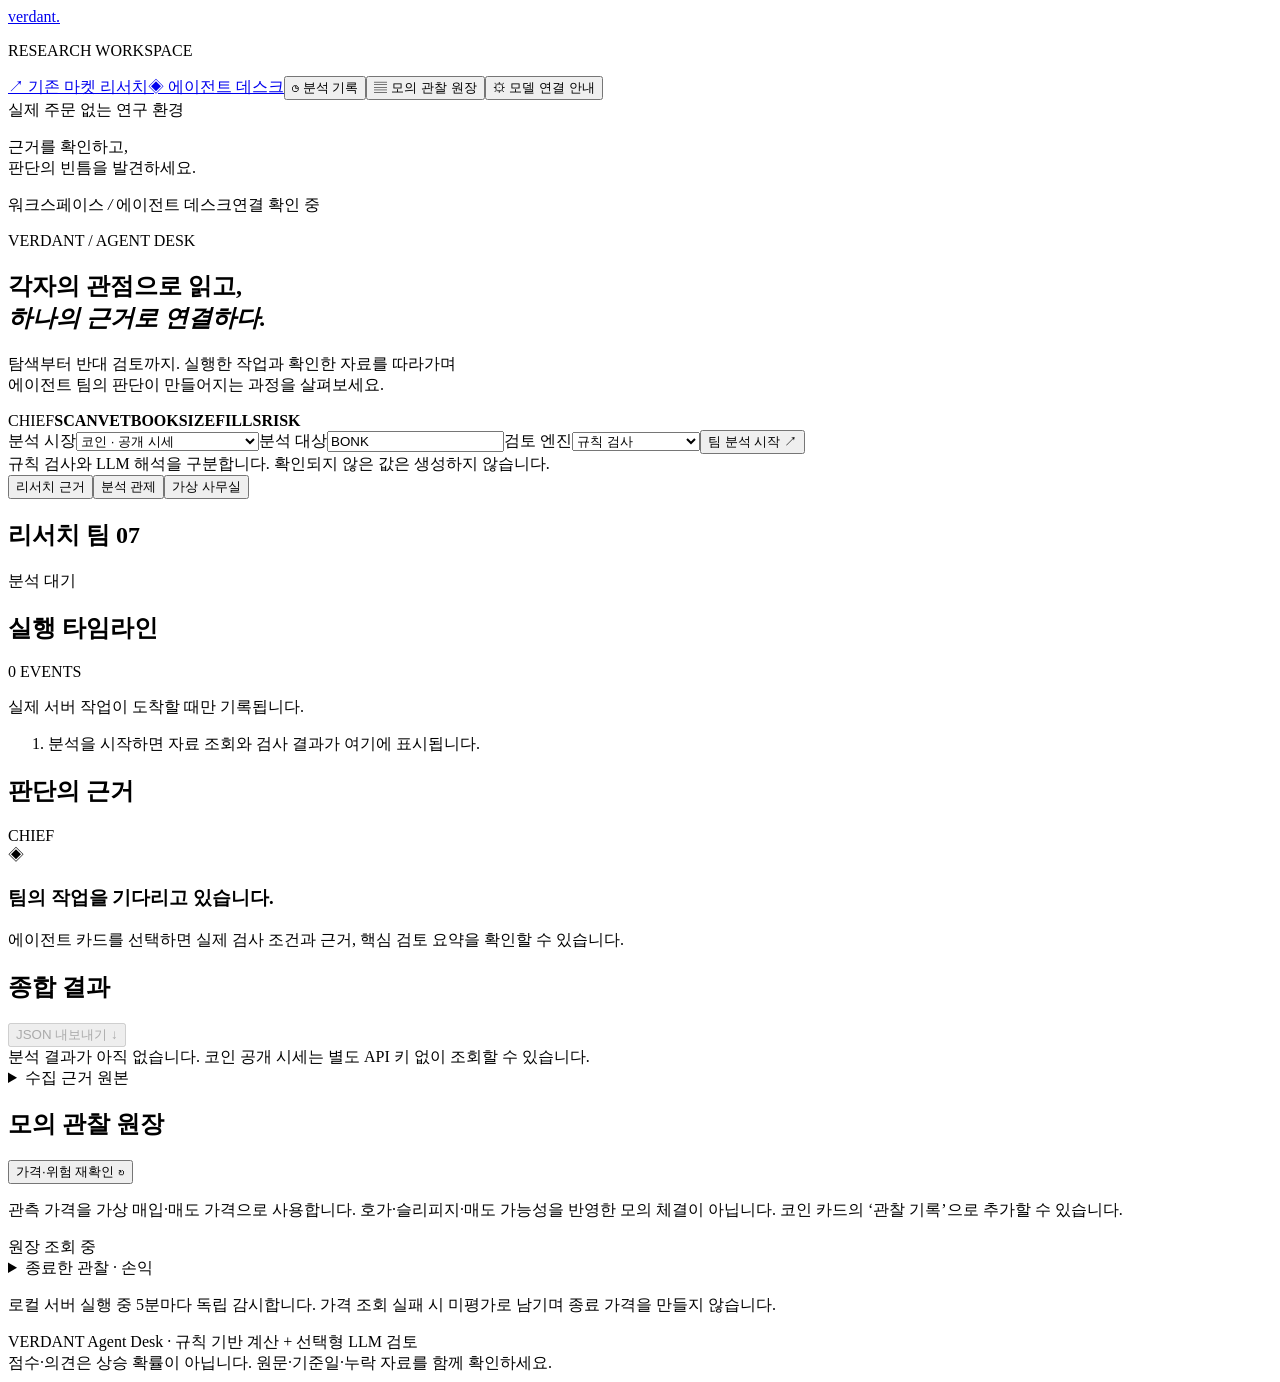
==== web/agents.html @ e990bc81 "Build VERDANT agent desk with live monitoring and virtual office" ====
<!doctype html>
<html lang="ko"><head><meta charset="utf-8"><meta name="viewport" content="width=device-width,initial-scale=1"><meta name="theme-color" content="#0b100d"><meta name="description" content="실제 데이터와 판단 근거로 연결되는 VERDANT 에이전트 리서치 데스크"><title>VERDANT Agent Desk</title><link rel="icon" href="/favicon.svg"><link rel="stylesheet" href="/agents.css"><link rel="stylesheet" href="/agent-views.css"><script src="/agents.js" defer></script><script src="/agent-views.js" defer></script></head>
<body>
<aside class="sidebar"><a class="brand" href="/">verdant<span>.</span></a><p class="workspace">RESEARCH WORKSPACE</p><nav aria-label="주 메뉴"><a href="/">↗ 기존 마켓 리서치</a><a class="active" href="/agents" aria-current="page">◈ 에이전트 데스크</a><button id="historyButton">◷ 분석 기록</button><button id="paperButton">▤ 모의 관찰 원장</button><button id="settingsButton">⚙ 모델 연결 안내</button></nav><div class="side-bottom"><span class="status-dot"></span>실제 주문 없는 연구 환경<p>근거를 확인하고,<br>판단의 빈틈을 발견하세요.</p></div></aside>
<main><header><span>워크스페이스 <i>/</i> 에이전트 데스크</span><span id="connection" class="badge">연결 확인 중</span></header>
<section class="intro"><div><p class="eyebrow">VERDANT / AGENT DESK</p><h1>각자의 관점으로 읽고,<br><em>하나의 근거로 연결하다.</em></h1><p>탐색부터 반대 검토까지. 실행한 작업과 확인한 자료를 따라가며<br class="desktop"> 에이전트 팀의 판단이 만들어지는 과정을 살펴보세요.</p></div><div class="orbit" aria-hidden="true"><span>CHIEF</span><b>SCAN</b><b>VET</b><b>BOOK</b><b>SIZE</b><b>FILLS</b><b>RISK</b></div></section>
<form id="runForm" class="runbar"><label>분석 시장<select id="market"><option value="crypto">코인 · 공개 시세</option><option value="stocks">국내 주식 · 기존 VERDANT</option></select></label><label class="query">분석 대상<input id="query" maxlength="80" value="BONK" placeholder="코인 이름 또는 계약 주소" autocomplete="off"></label><label>검토 엔진<select id="modelMode"><option value="rules">규칙 검사</option><option value="ollama" disabled>로컬 LLM · 미설정</option><option value="compatible" disabled>외부 API · 미설정</option></select></label><button class="primary" id="runButton" type="submit">팀 분석 시작 <span>↗</span></button><button id="cancelButton" type="button" hidden>취소</button></form>
<div class="disclosure"><span class="status-dot"></span><span id="modeNote">규칙 검사와 LLM 해석을 구분합니다. 확인되지 않은 값은 생성하지 않습니다.</span></div>
<div class="desk-tabs" role="tablist" aria-label="데스크 보기"><button id="researchTab" role="tab" aria-selected="true" aria-controls="researchPanel" data-tab="research">리서치 근거</button><button id="controlTab" role="tab" aria-selected="false" aria-controls="controlPanel" tabindex="-1" data-tab="control">분석 관제</button><button id="officeTab" role="tab" aria-selected="false" aria-controls="officePanel" tabindex="-1" data-tab="office">가상 사무실</button></div>
<div id="researchPanel" role="tabpanel" aria-labelledby="researchTab">
<section class="team-section"><div class="section-title"><h2>리서치 팀 <span>07</span></h2><span id="runState" role="status">분석 대기</span></div><div id="team" class="team"></div></section>
<div class="work-grid"><section class="timeline-panel"><div class="section-title"><h2>실행 타임라인</h2><span id="eventCount">0 EVENTS</span></div><p class="muted">실제 서버 작업이 도착할 때만 기록됩니다.</p><ol id="timeline" aria-label="작업 실행 기록"><li class="empty">분석을 시작하면 자료 조회와 검사 결과가 여기에 표시됩니다.</li></ol></section><section class="decision-panel"><div class="section-title"><h2>판단의 근거</h2><span id="selectedAgent">CHIEF</span></div><div id="agentDetail" class="detail"><span class="large-symbol">◈</span><h3>팀의 작업을 기다리고 있습니다.</h3><p>에이전트 카드를 선택하면 실제 검사 조건과 근거, 핵심 검토 요약을 확인할 수 있습니다.</p></div></section></div>
<section id="results" class="results"><div class="section-title"><h2>종합 결과</h2><button id="exportButton" disabled>JSON 내보내기 ↓</button></div><div id="conclusion" class="conclusion">분석 결과가 아직 없습니다. 코인 공개 시세는 별도 API 키 없이 조회할 수 있습니다.</div><div id="warnings"></div><div id="candidates" class="candidates"></div><div id="reviews"></div><details><summary>수집 근거 원본</summary><div id="evidence" class="evidence"></div></details></section>
</div>
<section id="controlPanel" role="tabpanel" aria-labelledby="controlTab" hidden>
<div class="section-title"><h2>팀 실행 관제 <span>실제 작업 기록</span></h2><span id="controlLive" class="badge">대기</span></div>
<div id="controlStats" class="control-stats"></div><div id="controlLanes" class="control-lanes"></div>
<div class="control-bottom"><section class="console"><div class="section-title"><h2>작업 로그</h2><div class="log-filters" role="group" aria-label="로그 필터"><button data-log="all" aria-pressed="true">전체</button><button data-log="VET" aria-pressed="false">검증</button><button data-log="RISK" aria-pressed="false">위험</button></div></div><div id="controlLog" class="console-log" aria-label="실제 실행 로그"></div></section><section class="console"><div class="section-title"><h2>선택한 작업 근거</h2></div><div id="controlDetail" class="detail"></div></section></div>
<p class="muted">카드의 상태·검사 조건·로그는 서버 이벤트에 연결됩니다. 관측 자산 손익은 원장의 실제 기록만 계산하며 가상 체결 수익으로 표현하지 않습니다.</p>
</section>
<section id="officePanel" role="tabpanel" aria-labelledby="officeTab" hidden>
<div class="section-title"><h2>에이전트 가상 사무실</h2><span id="officeState">팀 작업 대기</span></div><p class="muted">책상마다 담당 역할이 있습니다. 실행 중인 담당자만 움직이며, 책상을 누르면 실제 작업 기록을 확인할 수 있습니다.</p><div class="office-floor"><div class="office-sign">VERDANT <span>RESEARCH LAB</span></div><div id="officeRooms" class="office-rooms"></div><div class="office-hall"><span>◧</span> 근거로 연결되는 리서치 팀 <span>♣</span></div></div><div class="office-inspector console"><div class="section-title"><h2 id="officeSelected">총괄의 작업 기록</h2><button id="officeEvidenceButton">리서치 근거에서 보기 ↗</button></div><div id="officeDetail" class="detail"></div></div>
</section>
<section id="paperSection" class="paper-section"><div class="section-title"><h2>모의 관찰 원장</h2><button id="refreshPaper">가격·위험 재확인 ↻</button></div><p class="muted">관측 가격을 가상 매입·매도 가격으로 사용합니다. 호가·슬리피지·매도 가능성을 반영한 모의 체결이 아닙니다. 코인 카드의 ‘관찰 기록’으로 추가할 수 있습니다.</p><div id="paperSummary" class="paper-summary">원장 조회 중</div><div id="positions"></div><details><summary>종료한 관찰 · 손익</summary><div id="closed"></div></details><p class="muted">로컬 서버 실행 중 5분마다 독립 감시합니다. 가격 조회 실패 시 미평가로 남기며 종료 가격을 만들지 않습니다.</p></section>
<footer>VERDANT Agent Desk · 규칙 기반 계산 + 선택형 LLM 검토<br>점수·의견은 상승 확률이 아닙니다. 원문·기준일·누락 자료를 함께 확인하세요.</footer>
</main>
<dialog id="infoDialog"><div class="dialog-top"><h2 id="dialogTitle"></h2><button id="closeDialog" aria-label="닫기">×</button></div><div id="dialogBody"></div></dialog>
<div id="toast" role="status" hidden></div>
</body></html>
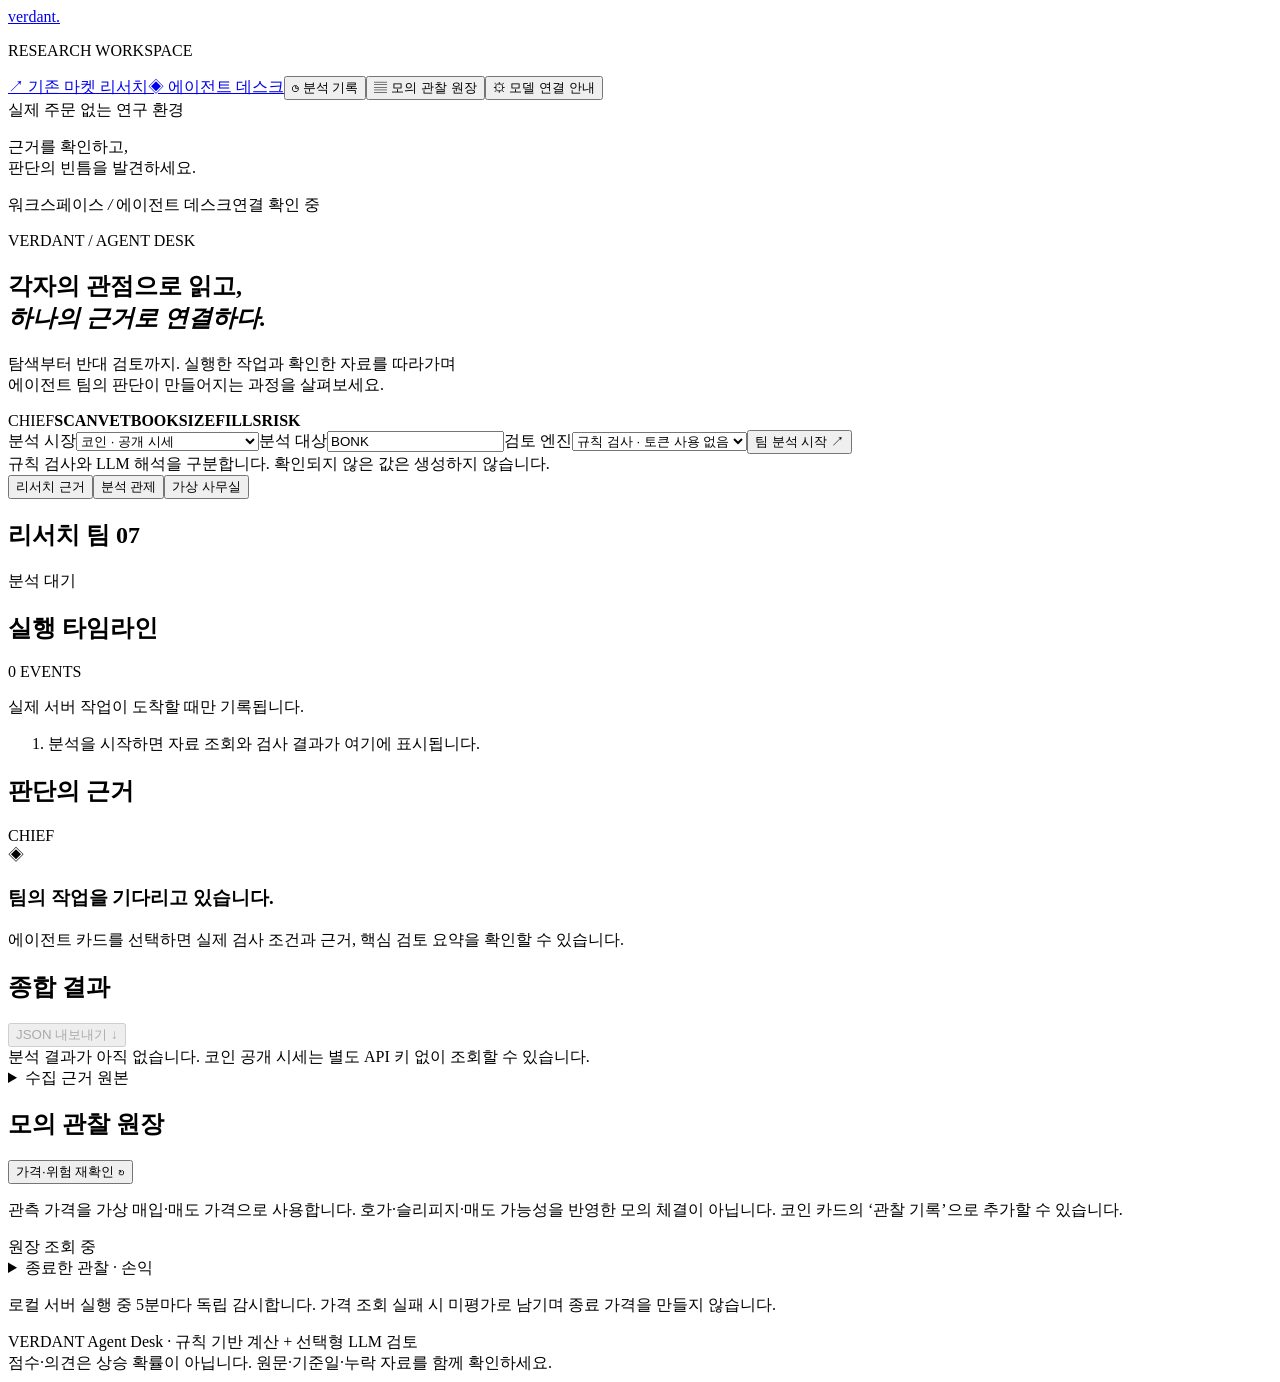
==== commit 765e72b8: "Connect personal Codex with one-pass cached reviews and clearer stock evidence" ====
--- a/web/agents.html
+++ b/web/agents.html
@@ -1,10 +1,10 @@
 <!doctype html>
-<html lang="ko"><head><meta charset="utf-8"><meta name="viewport" content="width=device-width,initial-scale=1"><meta name="theme-color" content="#0b100d"><meta name="description" content="실제 데이터와 판단 근거로 연결되는 VERDANT 에이전트 리서치 데스크"><title>VERDANT Agent Desk</title><link rel="icon" href="/favicon.svg"><link rel="stylesheet" href="/agents.css"><link rel="stylesheet" href="/agent-views.css"><script src="/agents.js" defer></script><script src="/agent-views.js" defer></script></head>
+<html lang="ko"><head><meta charset="utf-8"><meta name="viewport" content="width=device-width,initial-scale=1"><meta name="theme-color" content="#0b100d"><meta name="description" content="실제 데이터와 판단 근거로 연결되는 VERDANT 에이전트 리서치 데스크"><title>VERDANT Agent Desk</title><link rel="icon" href="/favicon.svg"><link rel="stylesheet" href="/agents.css"><link rel="stylesheet" href="/agent-views.css"><link rel="stylesheet" href="/office-world.css"><script src="/agents.js" defer></script><script src="/agent-views.js" defer></script><script type="module" src="/office-world.mjs"></script></head>
 <body>
 <aside class="sidebar"><a class="brand" href="/">verdant<span>.</span></a><p class="workspace">RESEARCH WORKSPACE</p><nav aria-label="주 메뉴"><a href="/">↗ 기존 마켓 리서치</a><a class="active" href="/agents" aria-current="page">◈ 에이전트 데스크</a><button id="historyButton">◷ 분석 기록</button><button id="paperButton">▤ 모의 관찰 원장</button><button id="settingsButton">⚙ 모델 연결 안내</button></nav><div class="side-bottom"><span class="status-dot"></span>실제 주문 없는 연구 환경<p>근거를 확인하고,<br>판단의 빈틈을 발견하세요.</p></div></aside>
 <main><header><span>워크스페이스 <i>/</i> 에이전트 데스크</span><span id="connection" class="badge">연결 확인 중</span></header>
 <section class="intro"><div><p class="eyebrow">VERDANT / AGENT DESK</p><h1>각자의 관점으로 읽고,<br><em>하나의 근거로 연결하다.</em></h1><p>탐색부터 반대 검토까지. 실행한 작업과 확인한 자료를 따라가며<br class="desktop"> 에이전트 팀의 판단이 만들어지는 과정을 살펴보세요.</p></div><div class="orbit" aria-hidden="true"><span>CHIEF</span><b>SCAN</b><b>VET</b><b>BOOK</b><b>SIZE</b><b>FILLS</b><b>RISK</b></div></section>
-<form id="runForm" class="runbar"><label>분석 시장<select id="market"><option value="crypto">코인 · 공개 시세</option><option value="stocks">국내 주식 · 기존 VERDANT</option></select></label><label class="query">분석 대상<input id="query" maxlength="80" value="BONK" placeholder="코인 이름 또는 계약 주소" autocomplete="off"></label><label>검토 엔진<select id="modelMode"><option value="rules">규칙 검사</option><option value="ollama" disabled>로컬 LLM · 미설정</option><option value="compatible" disabled>외부 API · 미설정</option></select></label><button class="primary" id="runButton" type="submit">팀 분석 시작 <span>↗</span></button><button id="cancelButton" type="button" hidden>취소</button></form>
+<form id="runForm" class="runbar"><label>분석 시장<select id="market"><option value="crypto">코인 · 공개 시세</option><option value="stocks">국내 주식 · 기존 VERDANT</option></select></label><label class="query">분석 대상<input id="query" maxlength="80" value="BONK" placeholder="코인 이름 또는 계약 주소" autocomplete="off"></label><label>검토 엔진<select id="modelMode"><option value="rules">규칙 검사 · 토큰 사용 없음</option><option value="codex" disabled>Codex · PC 연결 필요</option><option value="ollama" disabled>로컬 LLM · 미설정</option><option value="compatible" disabled>외부 API · 미설정</option></select></label><button class="primary" id="runButton" type="submit">팀 분석 시작 <span>↗</span></button><button id="cancelButton" type="button" hidden>취소</button></form>
 <div class="disclosure"><span class="status-dot"></span><span id="modeNote">규칙 검사와 LLM 해석을 구분합니다. 확인되지 않은 값은 생성하지 않습니다.</span></div>
 <div class="desk-tabs" role="tablist" aria-label="데스크 보기"><button id="researchTab" role="tab" aria-selected="true" aria-controls="researchPanel" data-tab="research">리서치 근거</button><button id="controlTab" role="tab" aria-selected="false" aria-controls="controlPanel" tabindex="-1" data-tab="control">분석 관제</button><button id="officeTab" role="tab" aria-selected="false" aria-controls="officePanel" tabindex="-1" data-tab="office">가상 사무실</button></div>
 <div id="researchPanel" role="tabpanel" aria-labelledby="researchTab">
@@ -19,7 +19,10 @@
 <p class="muted">카드의 상태·검사 조건·로그는 서버 이벤트에 연결됩니다. 관측 자산 손익은 원장의 실제 기록만 계산하며 가상 체결 수익으로 표현하지 않습니다.</p>
 </section>
 <section id="officePanel" role="tabpanel" aria-labelledby="officeTab" hidden>
-<div class="section-title"><h2>에이전트 가상 사무실</h2><span id="officeState">팀 작업 대기</span></div><p class="muted">책상마다 담당 역할이 있습니다. 실행 중인 담당자만 움직이며, 책상을 누르면 실제 작업 기록을 확인할 수 있습니다.</p><div class="office-floor"><div class="office-sign">VERDANT <span>RESEARCH LAB</span></div><div id="officeRooms" class="office-rooms"></div><div class="office-hall"><span>◧</span> 근거로 연결되는 리서치 팀 <span>♣</span></div></div><div class="office-inspector console"><div class="section-title"><h2 id="officeSelected">총괄의 작업 기록</h2><button id="officeEvidenceButton">리서치 근거에서 보기 ↗</button></div><div id="officeDetail" class="detail"></div></div>
+<div class="section-title"><div><p class="campus-eyebrow">VERDANT / THE WORKPLACE</p><h2>사람처럼 모여 일하는, 에이전트 팀.</h2></div><span id="officeState">팀 작업 대기</span></div>
+<div id="officeRunSummary" class="office-run-summary" role="status">결과를 기다리고 있습니다. 실제 분석이 완료되면 여기에서 요약을 확인할 수 있습니다.</div><div class="campus-toolbar"><div class="campus-mode"><span class="campus-indicator"></span><strong id="campusMode">실제 작업 연결</strong><span id="campusActivityCount">7명 · 업무 대기</span></div><div class="campus-controls"><button id="officeResultsButton" disabled>분석 결과 보기</button><button id="officeConnectButton">연결·엔진 점검</button><button id="officeRun" class="campus-run">팀 분석 시작</button><button id="officePreview" aria-pressed="false">동선 미리보기</button><button id="officeZoomOut" aria-label="사무실 축소">−</button><button id="officeFit">전체 보기</button><button id="officeZoomIn" aria-label="사무실 확대">＋</button><button id="officeFullscreen" aria-label="사무실 집중 보기">⛶</button></div></div><div class="campus-context"><span id="officeAnalysisTarget">현재 분석 설정을 확인하고 있습니다.</span><a href="/agents">분석 설정·리서치로 돌아가기 ↗</a></div>
+<div class="campus-layout"><div class="campus-map-wrap"><div id="officeViewport" class="campus-viewport" tabindex="0" aria-label="에이전트 사무실 평면도. 확대 시 스크롤해서 이동할 수 있습니다."><div id="officeWorld" class="campus-world"><div id="officeArchitecture" class="campus-architecture" aria-hidden="true"></div><svg class="campus-route" viewBox="0 0 1200 780" aria-hidden="true"><polyline id="officeRoute" points=""/></svg><div id="officeResidents" class="campus-residents"></div><div id="officeRoomSignals" class="campus-room-signals"></div></div></div><div class="campus-map-caption"><span>캐릭터를 눌러 지금 하는 일 확인</span><span id="campusMotionLabel">이동·휴식은 공간 연출 · 작업 상태는 서버 기록</span></div></div><aside class="campus-sidebar" aria-label="사무실 실시간 활동"><section class="campus-focus"><div class="campus-side-heading"><h3>지금 하는 일</h3><span id="campusFocusState">대기</span></div><div id="campusFocus"></div></section><section class="campus-team"><div class="campus-side-heading"><h3>함께 일하는 팀</h3><span>07</span></div><div id="campusRoster"></div></section><section class="campus-feed"><div class="campus-side-heading"><h3>최근 실제 작업</h3><span id="campusFeedCount">0</span></div><div id="campusFeed"></div></section></aside></div>
+<div class="office-inspector console"><div class="section-title"><h2 id="officeSelected">총괄의 작업 기록</h2><button id="officeEvidenceButton">리서치 근거에서 보기 ↗</button></div><div id="officeDetail" class="detail"></div></div>
 </section>
 <section id="paperSection" class="paper-section"><div class="section-title"><h2>모의 관찰 원장</h2><button id="refreshPaper">가격·위험 재확인 ↻</button></div><p class="muted">관측 가격을 가상 매입·매도 가격으로 사용합니다. 호가·슬리피지·매도 가능성을 반영한 모의 체결이 아닙니다. 코인 카드의 ‘관찰 기록’으로 추가할 수 있습니다.</p><div id="paperSummary" class="paper-summary">원장 조회 중</div><div id="positions"></div><details><summary>종료한 관찰 · 손익</summary><div id="closed"></div></details><p class="muted">로컬 서버 실행 중 5분마다 독립 감시합니다. 가격 조회 실패 시 미평가로 남기며 종료 가격을 만들지 않습니다.</p></section>
 <footer>VERDANT Agent Desk · 규칙 기반 계산 + 선택형 LLM 검토<br>점수·의견은 상승 확률이 아닙니다. 원문·기준일·누락 자료를 함께 확인하세요.</footer>
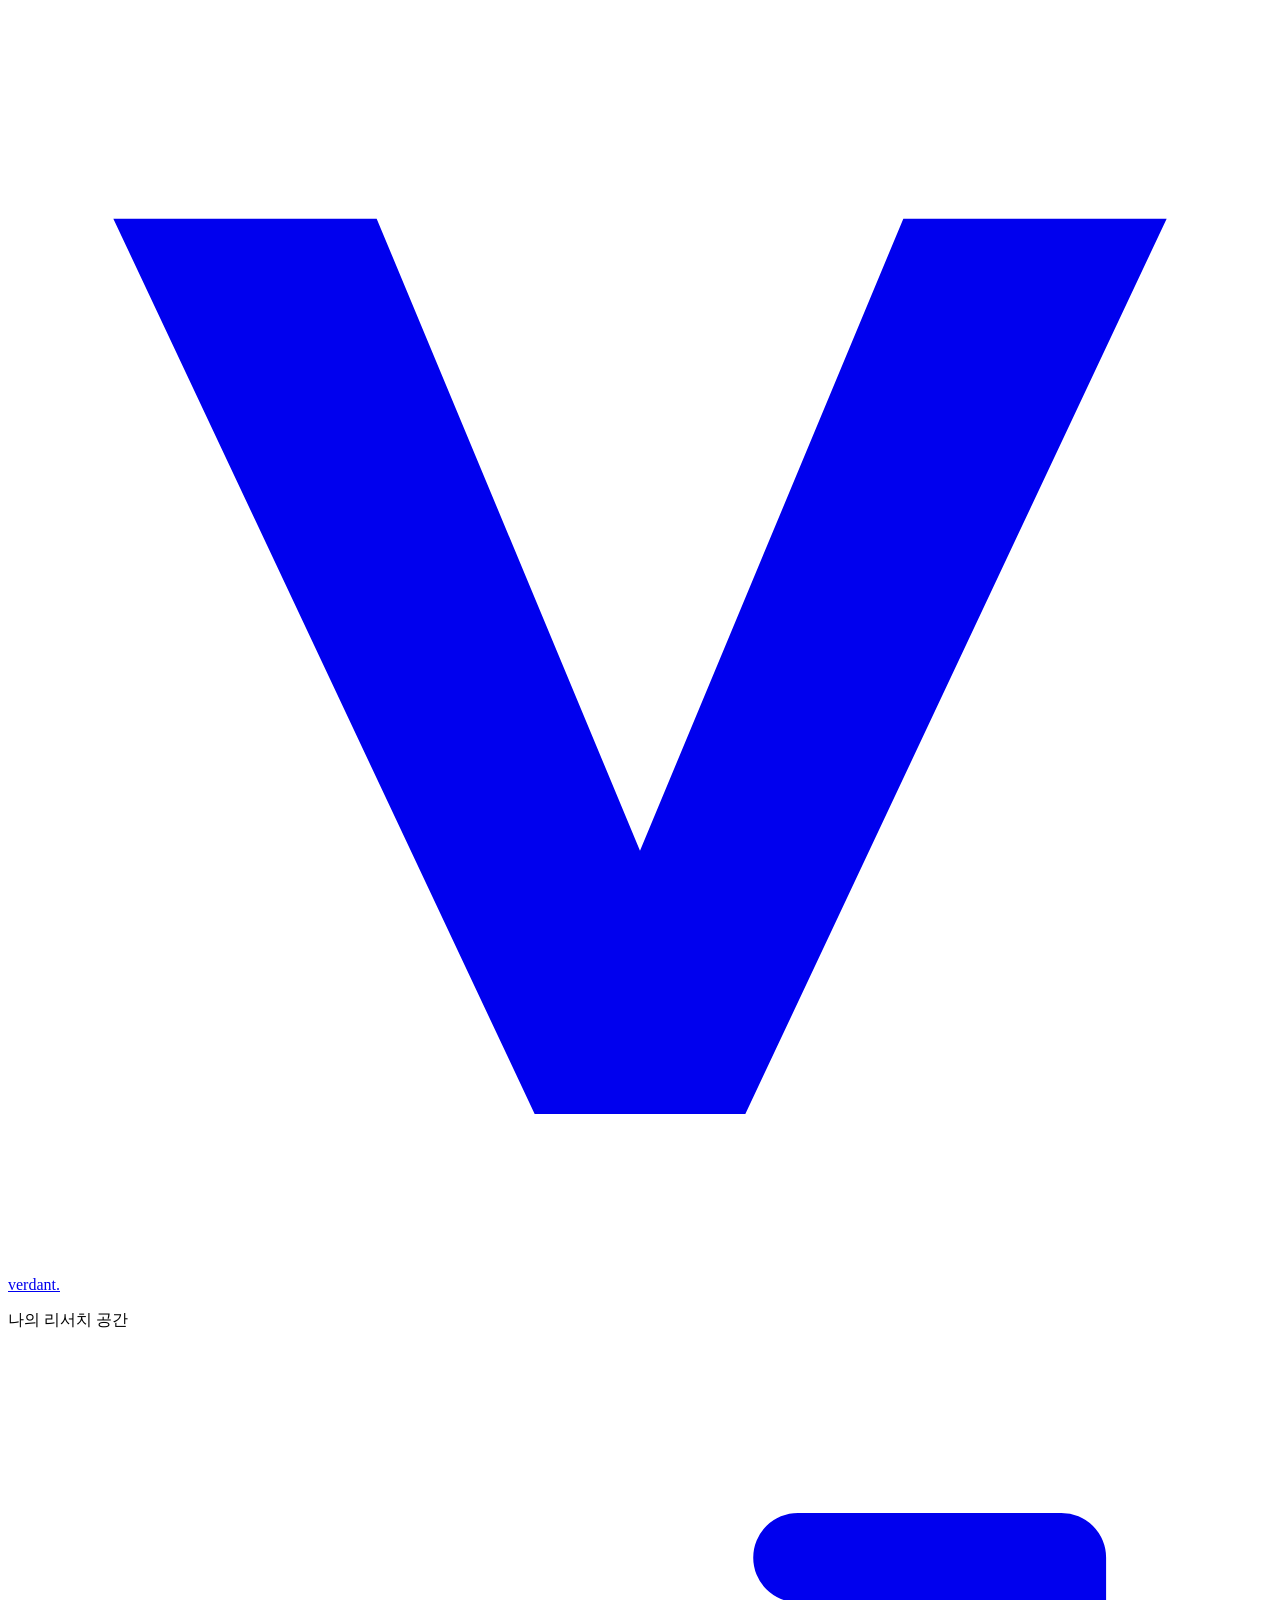
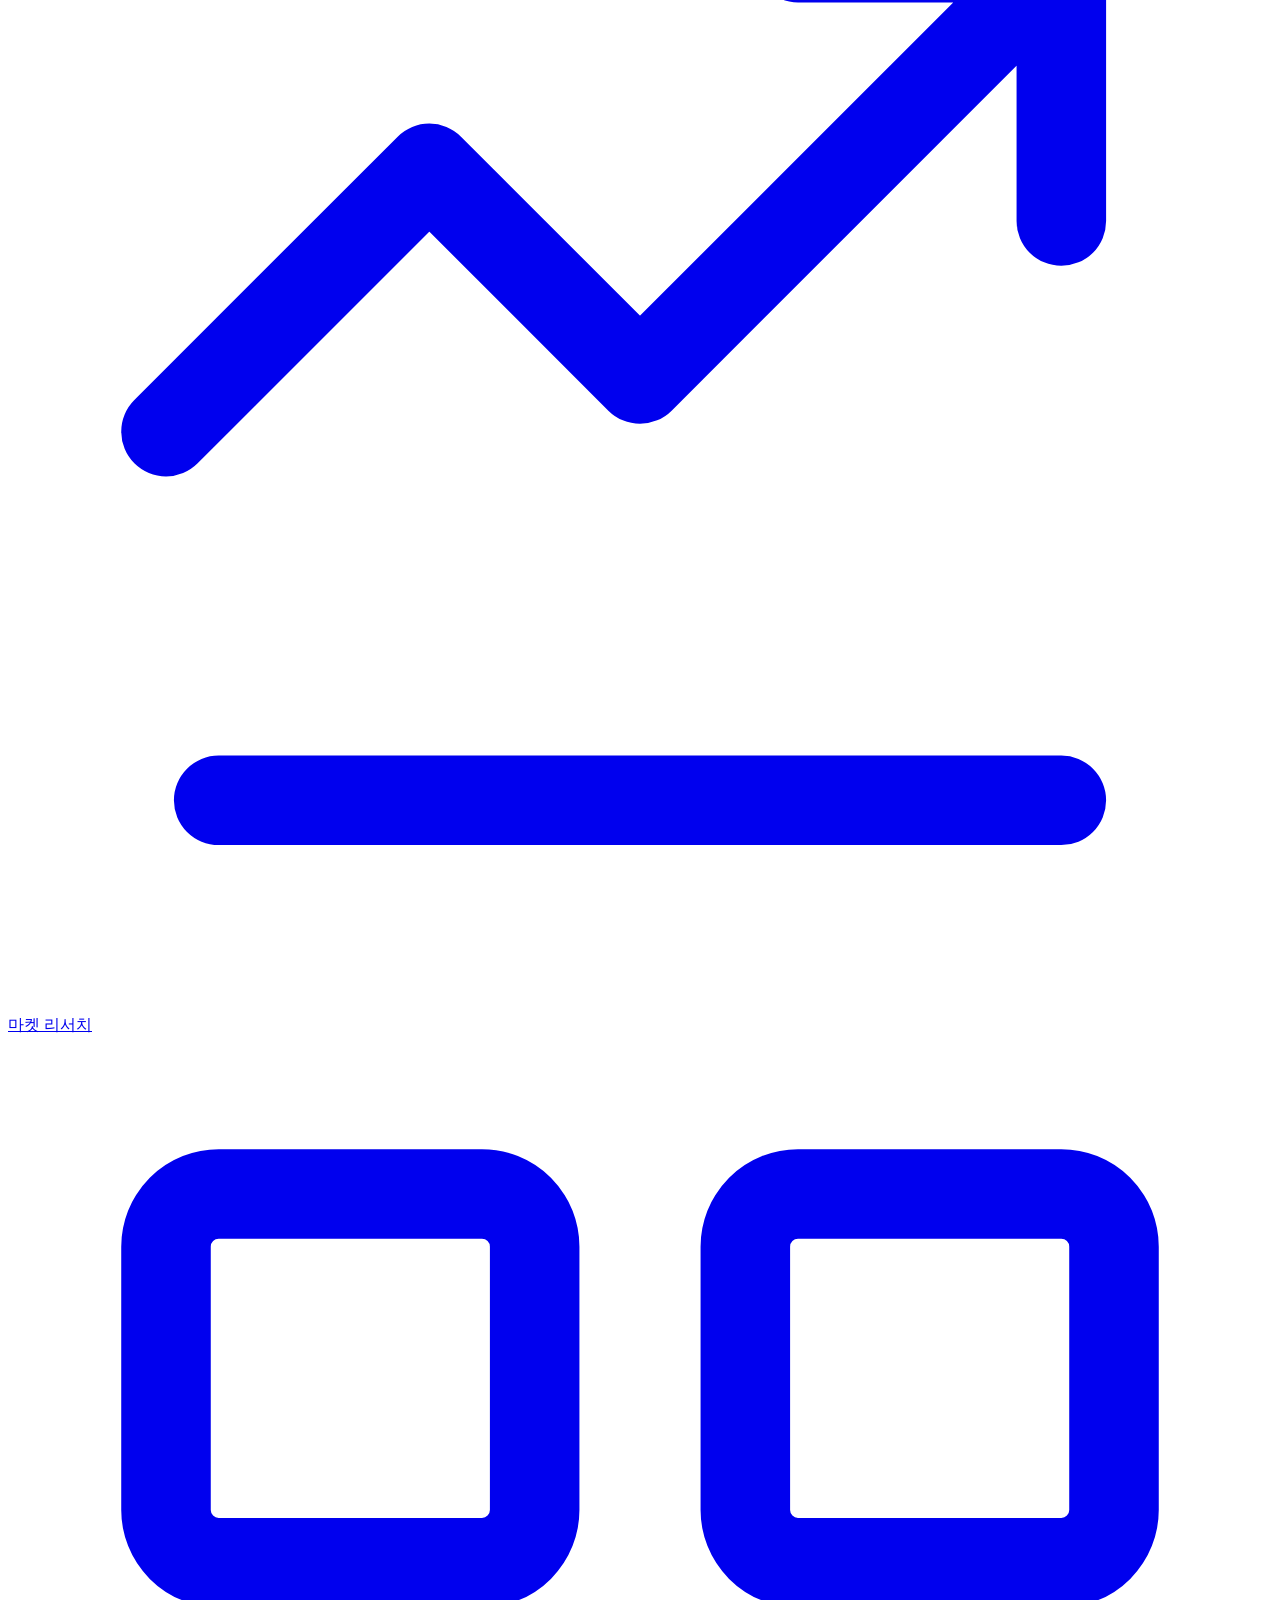
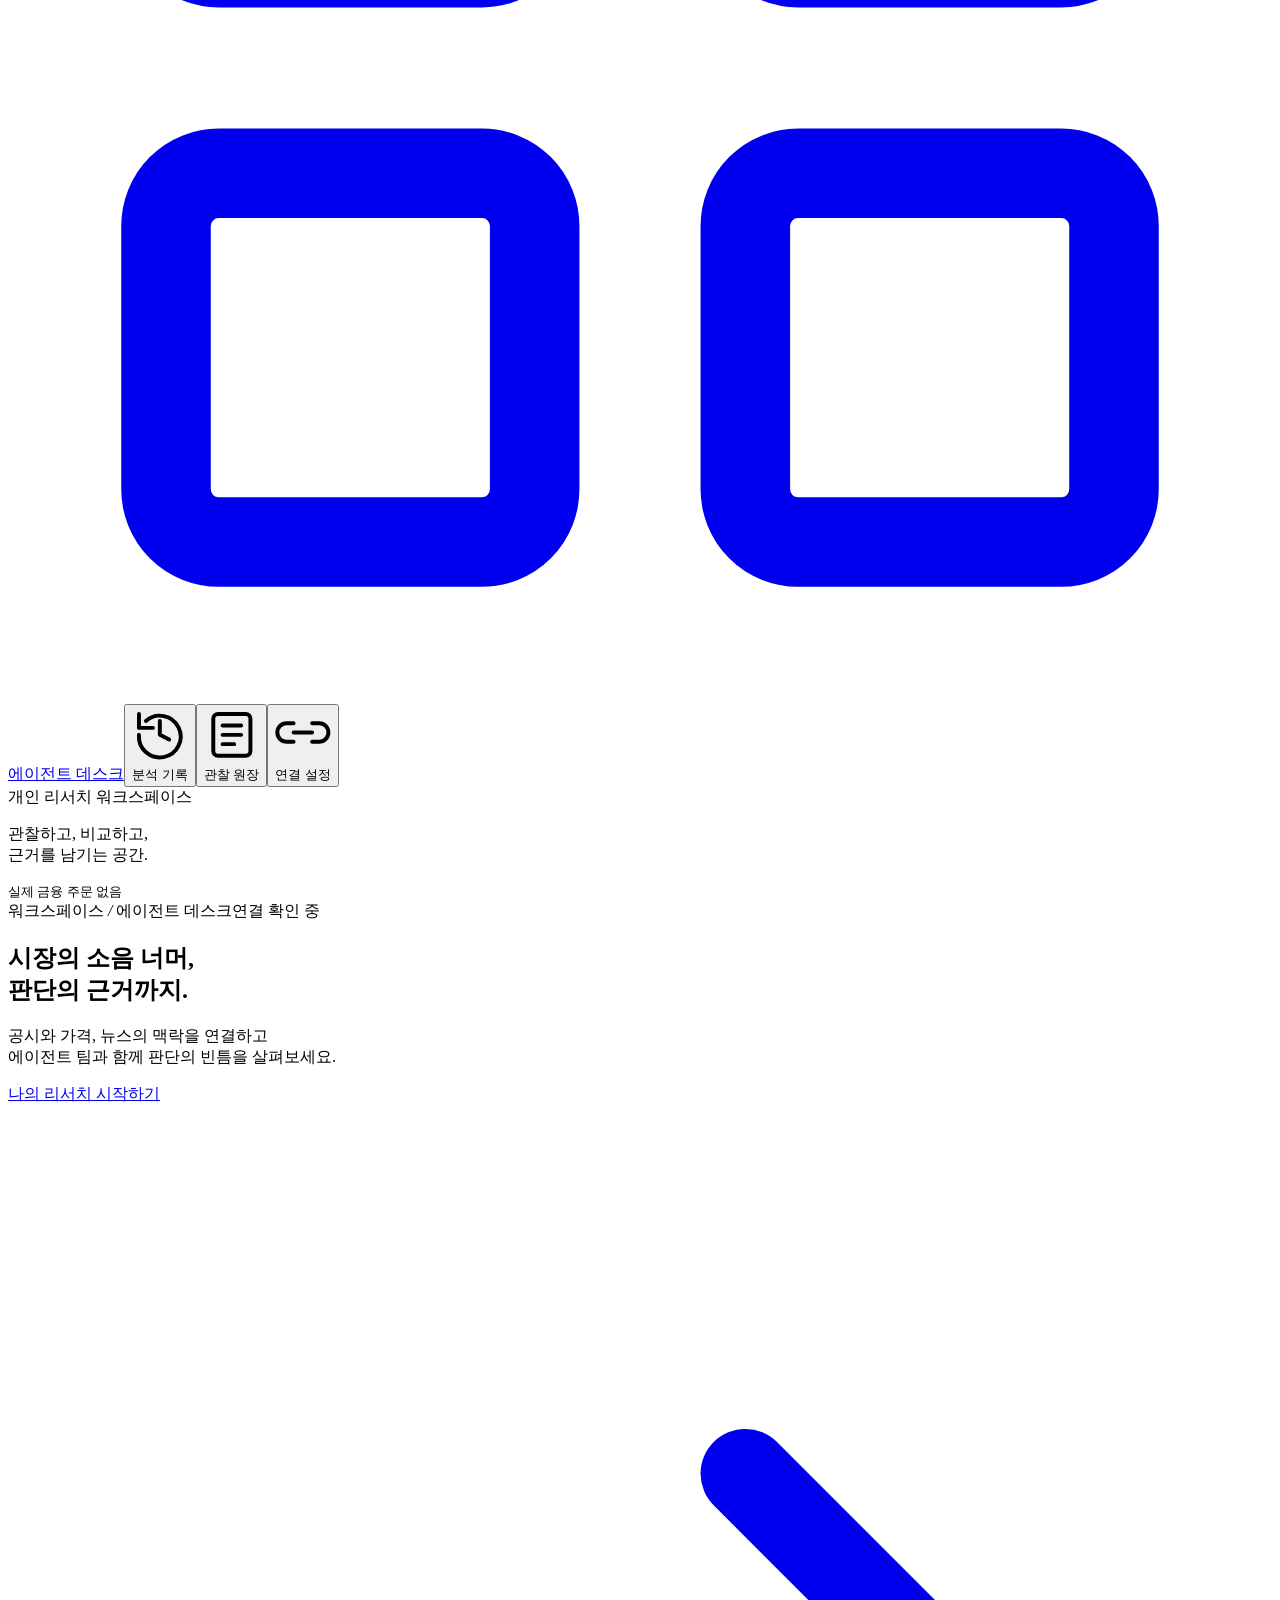
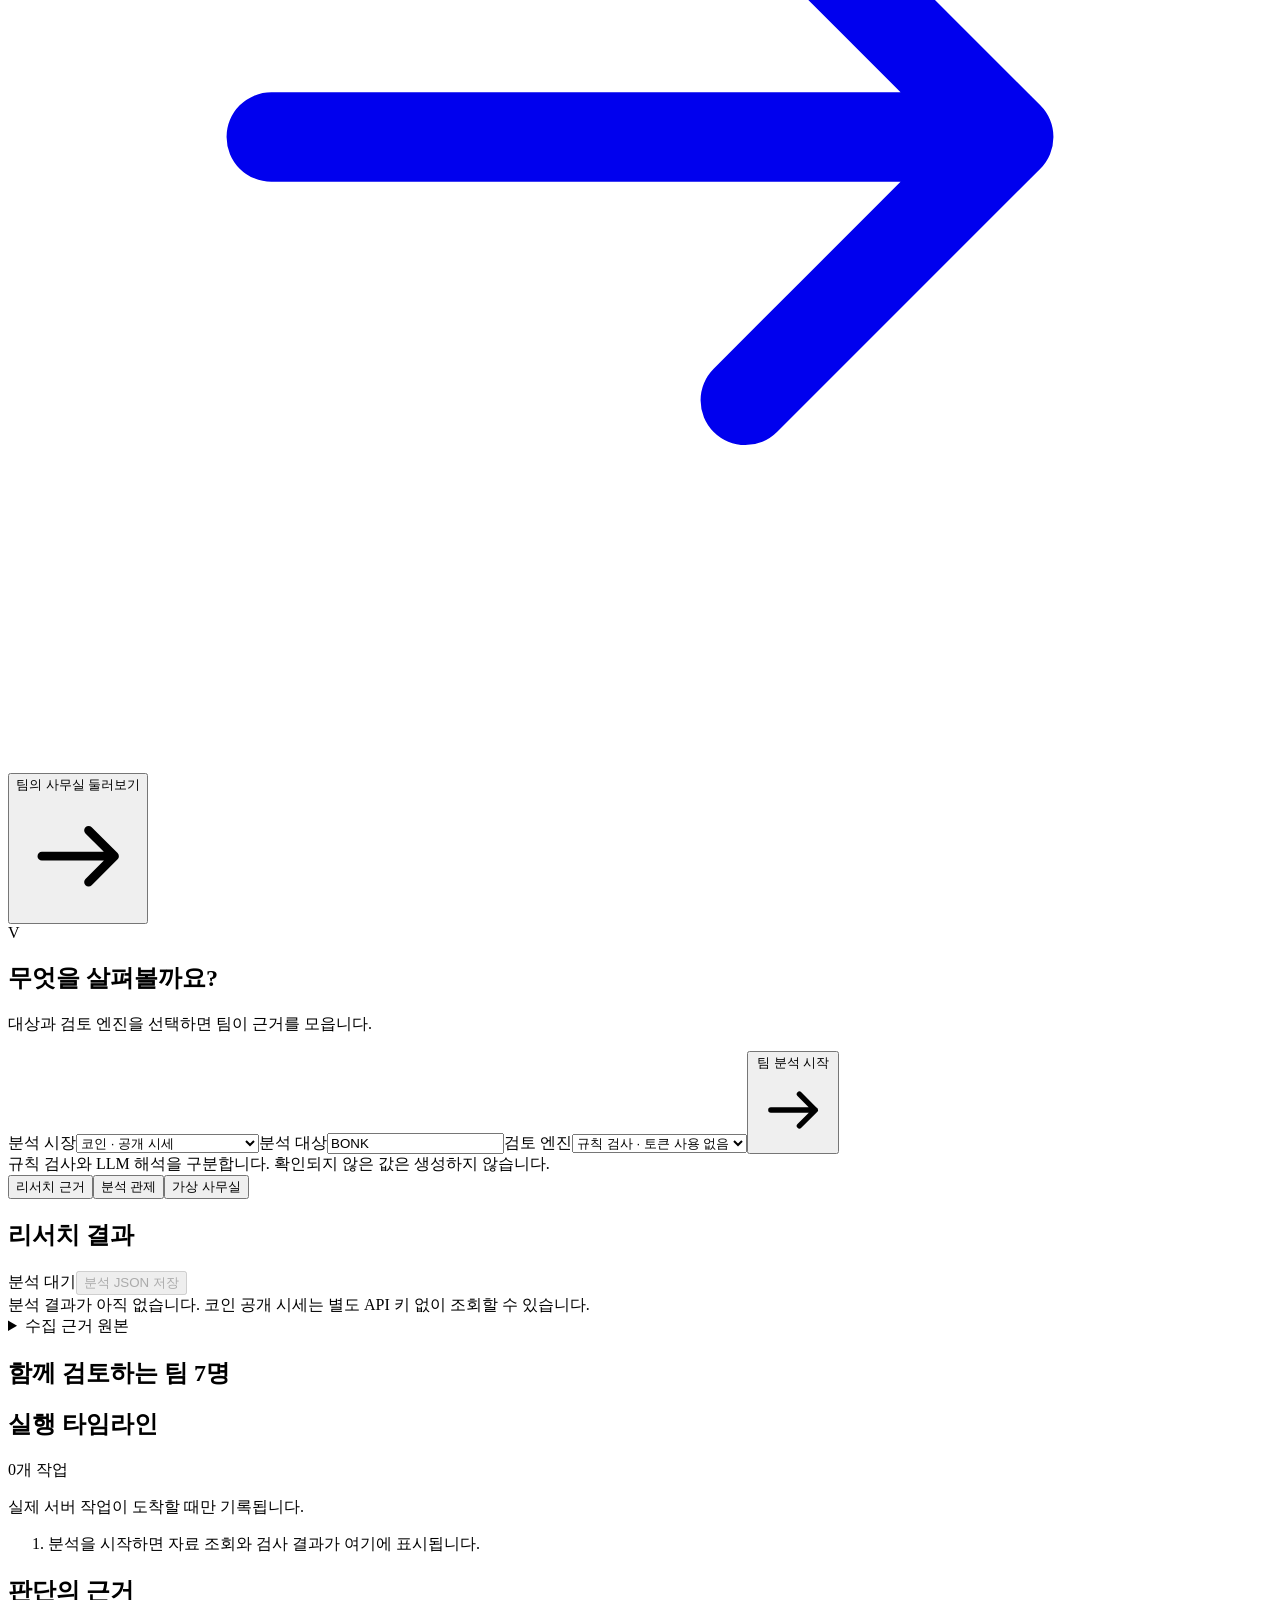
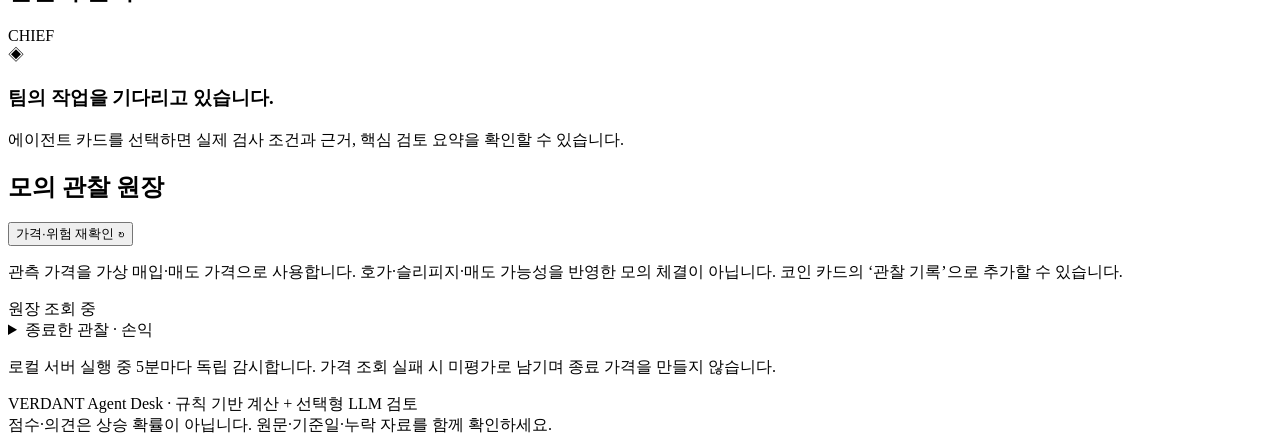
==== commit 97303e34: "Redesign Agent Desk with VERDANT studio visual system" ====
--- a/web/agents.html
+++ b/web/agents.html
@@ -1,16 +1,16 @@
 <!doctype html>
-<html lang="ko"><head><meta charset="utf-8"><meta name="viewport" content="width=device-width,initial-scale=1"><meta name="theme-color" content="#0b100d"><meta name="description" content="실제 데이터와 판단 근거로 연결되는 VERDANT 에이전트 리서치 데스크"><title>VERDANT Agent Desk</title><link rel="icon" href="/favicon.svg"><link rel="stylesheet" href="/agents.css"><link rel="stylesheet" href="/agent-views.css"><link rel="stylesheet" href="/office-world.css"><script src="/agents.js" defer></script><script src="/agent-views.js" defer></script><script type="module" src="/office-world.mjs"></script></head>
+<html lang="ko"><head><meta charset="utf-8"><meta name="viewport" content="width=device-width,initial-scale=1"><meta name="theme-color" content="#0b100d"><meta name="description" content="실제 데이터와 판단 근거로 연결되는 VERDANT 에이전트 리서치 데스크"><title>VERDANT Agent Desk</title><link rel="icon" href="/favicon.svg"><link rel="stylesheet" href="/agents.css"><link rel="stylesheet" href="/agent-views.css"><link rel="stylesheet" href="/office-world.css"><link rel="stylesheet" href="/agent-studio.css"><link rel="preload" href="/fonts/PretendardVariable.woff2" as="font" type="font/woff2" crossorigin><script src="/price-format.js" defer></script><script src="/agents.js" defer></script><script src="/agent-views.js" defer></script><script type="module" src="/office-world.mjs"></script><script type="module" src="/liquid-hero.js"></script></head>
 <body>
-<aside class="sidebar"><a class="brand" href="/">verdant<span>.</span></a><p class="workspace">RESEARCH WORKSPACE</p><nav aria-label="주 메뉴"><a href="/">↗ 기존 마켓 리서치</a><a class="active" href="/agents" aria-current="page">◈ 에이전트 데스크</a><button id="historyButton">◷ 분석 기록</button><button id="paperButton">▤ 모의 관찰 원장</button><button id="settingsButton">⚙ 모델 연결 안내</button></nav><div class="side-bottom"><span class="status-dot"></span>실제 주문 없는 연구 환경<p>근거를 확인하고,<br>판단의 빈틈을 발견하세요.</p></div></aside>
+<aside class="sidebar"><a class="brand" href="/"><svg viewBox="0 0 24 24" fill="currentColor" aria-hidden="true"><path d="M2 4h5l5 12L17 4h5l-8 17h-4Z"/></svg><span class="brand-word">verdant<span>.</span></span></a><p class="workspace">나의 리서치 공간</p><nav aria-label="주 메뉴"><a href="/"><svg viewBox="0 0 24 24" fill="none" stroke="currentColor" stroke-width="1.7" stroke-linecap="round" stroke-linejoin="round" aria-hidden="true"><path d="M3 13l5-5 4 4 8-8M15 4h5v5M4 20h16"/></svg><span>마켓 리서치</span></a><a class="active" href="/agents" aria-current="page"><svg viewBox="0 0 24 24" fill="none" stroke="currentColor" stroke-width="1.7" stroke-linecap="round" stroke-linejoin="round" aria-hidden="true"><rect x="3" y="3" width="7" height="7" rx="1"/><rect x="14" y="3" width="7" height="7" rx="1"/><rect x="3" y="14" width="7" height="7" rx="1"/><rect x="14" y="14" width="7" height="7" rx="1"/></svg><span>에이전트 데스크</span></a><button id="historyButton"><svg viewBox="0 0 24 24" fill="none" stroke="currentColor" stroke-width="1.7" stroke-linecap="round" stroke-linejoin="round" aria-hidden="true"><path d="M3 12a9 9 0 1 0 3-6M3 3v6h6m3-3v6l4 2"/></svg><span>분석 기록</span></button><button id="paperButton"><svg viewBox="0 0 24 24" fill="none" stroke="currentColor" stroke-width="1.7" stroke-linecap="round" stroke-linejoin="round" aria-hidden="true"><rect x="4" y="3" width="16" height="18" rx="2"/><path d="M8 8h8M8 12h8M8 16h5"/></svg><span>관찰 원장</span></button><button id="settingsButton"><svg viewBox="0 0 24 24" fill="none" stroke="currentColor" stroke-width="1.7" stroke-linecap="round" stroke-linejoin="round" aria-hidden="true"><path d="M8 7H5a4 4 0 0 0 0 8h3m8-8h3a4 4 0 0 1 0 8h-3M8 11h8"/></svg><span>연결 설정</span></button></nav><div class="side-bottom"><span>개인 리서치 워크스페이스</span><p>관찰하고, 비교하고,<br>근거를 남기는 공간.</p><small>실제 금융 주문 없음</small></div></aside>
 <main><header><span>워크스페이스 <i>/</i> 에이전트 데스크</span><span id="connection" class="badge">연결 확인 중</span></header>
-<section class="intro"><div><p class="eyebrow">VERDANT / AGENT DESK</p><h1>각자의 관점으로 읽고,<br><em>하나의 근거로 연결하다.</em></h1><p>탐색부터 반대 검토까지. 실행한 작업과 확인한 자료를 따라가며<br class="desktop"> 에이전트 팀의 판단이 만들어지는 과정을 살펴보세요.</p></div><div class="orbit" aria-hidden="true"><span>CHIEF</span><b>SCAN</b><b>VET</b><b>BOOK</b><b>SIZE</b><b>FILLS</b><b>RISK</b></div></section>
-<form id="runForm" class="runbar"><label>분석 시장<select id="market"><option value="crypto">코인 · 공개 시세</option><option value="stocks">국내 주식 · 기존 VERDANT</option></select></label><label class="query">분석 대상<input id="query" maxlength="80" value="BONK" placeholder="코인 이름 또는 계약 주소" autocomplete="off"></label><label>검토 엔진<select id="modelMode"><option value="rules">규칙 검사 · 토큰 사용 없음</option><option value="codex" disabled>Codex · PC 연결 필요</option><option value="ollama" disabled>로컬 LLM · 미설정</option><option value="compatible" disabled>외부 API · 미설정</option></select></label><button class="primary" id="runButton" type="submit">팀 분석 시작 <span>↗</span></button><button id="cancelButton" type="button" hidden>취소</button></form>
-<div class="disclosure"><span class="status-dot"></span><span id="modeNote">규칙 검사와 LLM 해석을 구분합니다. 확인되지 않은 값은 생성하지 않습니다.</span></div>
+<section class="intro studio-intro"><div class="studio-intro-copy"><h1>시장의 소음 너머,<br>판단의 근거까지.</h1><p>공시와 가격, 뉴스의 맥락을 연결하고<br class="desktop"> 에이전트 팀과 함께 판단의 빈틈을 살펴보세요.</p><div class="studio-intro-links"><a href="#runForm">나의 리서치 시작하기<svg viewBox="0 0 24 24" fill="none" stroke="currentColor" stroke-width="1.7" stroke-linecap="round" stroke-linejoin="round" aria-hidden="true"><path d="M5 12h14m-5-5 5 5-5 5"/></svg></a><button type="button" id="studioOfficeLink">팀의 사무실 둘러보기<svg viewBox="0 0 24 24" fill="none" stroke="currentColor" stroke-width="1.7" stroke-linecap="round" stroke-linejoin="round" aria-hidden="true"><path d="M5 12h14m-5-5 5 5-5 5"/></svg></button></div></div><div class="hero-art-frame studio-art"><div class="liquid-fallback" aria-hidden="true">V</div></div></section>
+<form id="runForm" class="runbar"><div class="runbar-heading"><h2>무엇을 살펴볼까요?</h2><p>대상과 검토 엔진을 선택하면 팀이 근거를 모읍니다.</p></div><label>분석 시장<select id="market"><option value="crypto">코인 · 공개 시세</option><option value="stocks">국내 주식 · 기존 VERDANT</option></select></label><label class="query">분석 대상<input id="query" maxlength="80" value="BONK" placeholder="코인 이름 또는 계약 주소" autocomplete="off"></label><label>검토 엔진<select id="modelMode"><option value="rules">규칙 검사 · 토큰 사용 없음</option><option value="codex" disabled>Codex · PC 연결 필요</option><option value="ollama" disabled>로컬 LLM · 미설정</option><option value="compatible" disabled>외부 API · 미설정</option></select></label><button class="primary" id="runButton" type="submit">팀 분석 시작 <svg viewBox="0 0 24 24" fill="none" stroke="currentColor" stroke-width="1.7" stroke-linecap="round" stroke-linejoin="round" aria-hidden="true"><path d="M5 12h14m-5-5 5 5-5 5"/></svg></button><button id="cancelButton" type="button" hidden>취소</button></form>
+<div class="disclosure"><span id="modeNote">규칙 검사와 LLM 해석을 구분합니다. 확인되지 않은 값은 생성하지 않습니다.</span></div>
 <div class="desk-tabs" role="tablist" aria-label="데스크 보기"><button id="researchTab" role="tab" aria-selected="true" aria-controls="researchPanel" data-tab="research">리서치 근거</button><button id="controlTab" role="tab" aria-selected="false" aria-controls="controlPanel" tabindex="-1" data-tab="control">분석 관제</button><button id="officeTab" role="tab" aria-selected="false" aria-controls="officePanel" tabindex="-1" data-tab="office">가상 사무실</button></div>
 <div id="researchPanel" role="tabpanel" aria-labelledby="researchTab">
-<section class="team-section"><div class="section-title"><h2>리서치 팀 <span>07</span></h2><span id="runState" role="status">분석 대기</span></div><div id="team" class="team"></div></section>
-<div class="work-grid"><section class="timeline-panel"><div class="section-title"><h2>실행 타임라인</h2><span id="eventCount">0 EVENTS</span></div><p class="muted">실제 서버 작업이 도착할 때만 기록됩니다.</p><ol id="timeline" aria-label="작업 실행 기록"><li class="empty">분석을 시작하면 자료 조회와 검사 결과가 여기에 표시됩니다.</li></ol></section><section class="decision-panel"><div class="section-title"><h2>판단의 근거</h2><span id="selectedAgent">CHIEF</span></div><div id="agentDetail" class="detail"><span class="large-symbol">◈</span><h3>팀의 작업을 기다리고 있습니다.</h3><p>에이전트 카드를 선택하면 실제 검사 조건과 근거, 핵심 검토 요약을 확인할 수 있습니다.</p></div></section></div>
-<section id="results" class="results"><div class="section-title"><h2>종합 결과</h2><button id="exportButton" disabled>JSON 내보내기 ↓</button></div><div id="conclusion" class="conclusion">분석 결과가 아직 없습니다. 코인 공개 시세는 별도 API 키 없이 조회할 수 있습니다.</div><div id="warnings"></div><div id="candidates" class="candidates"></div><div id="reviews"></div><details><summary>수집 근거 원본</summary><div id="evidence" class="evidence"></div></details></section>
+<section id="results" class="results"><div class="section-title"><h2>리서치 결과</h2><span id="runState" role="status">분석 대기</span><button id="exportButton" disabled>분석 JSON 저장</button></div><div id="conclusion" class="conclusion">분석 결과가 아직 없습니다. 코인 공개 시세는 별도 API 키 없이 조회할 수 있습니다.</div><div id="warnings"></div><div id="candidates" class="candidates"></div><div id="reviews"></div><details><summary>수집 근거 원본</summary><div id="evidence" class="evidence"></div></details></section>
+<section class="team-section"><div class="section-title"><h2>함께 검토하는 팀 <span>7명</span></h2></div><div id="team" class="team"></div></section>
+<div class="work-grid"><section class="timeline-panel"><div class="section-title"><h2>실행 타임라인</h2><span id="eventCount">0개 작업</span></div><p class="muted">실제 서버 작업이 도착할 때만 기록됩니다.</p><ol id="timeline" aria-label="작업 실행 기록"><li class="empty">분석을 시작하면 자료 조회와 검사 결과가 여기에 표시됩니다.</li></ol></section><section class="decision-panel"><div class="section-title"><h2>판단의 근거</h2><span id="selectedAgent">CHIEF</span></div><div id="agentDetail" class="detail"><span class="large-symbol">◈</span><h3>팀의 작업을 기다리고 있습니다.</h3><p>에이전트 카드를 선택하면 실제 검사 조건과 근거, 핵심 검토 요약을 확인할 수 있습니다.</p></div></section></div>
 </div>
 <section id="controlPanel" role="tabpanel" aria-labelledby="controlTab" hidden>
 <div class="section-title"><h2>팀 실행 관제 <span>실제 작업 기록</span></h2><span id="controlLive" class="badge">대기</span></div>
@@ -19,10 +19,10 @@
 <p class="muted">카드의 상태·검사 조건·로그는 서버 이벤트에 연결됩니다. 관측 자산 손익은 원장의 실제 기록만 계산하며 가상 체결 수익으로 표현하지 않습니다.</p>
 </section>
 <section id="officePanel" role="tabpanel" aria-labelledby="officeTab" hidden>
-<div class="section-title"><div><p class="campus-eyebrow">VERDANT / THE WORKPLACE</p><h2>사람처럼 모여 일하는, 에이전트 팀.</h2></div><span id="officeState">팀 작업 대기</span></div>
+<div class="section-title"><div><h2>사람처럼 모여 일하는, 에이전트 팀.</h2></div><span id="officeState">팀 작업 대기</span></div>
 <div id="officeRunSummary" class="office-run-summary" role="status">결과를 기다리고 있습니다. 실제 분석이 완료되면 여기에서 요약을 확인할 수 있습니다.</div><div class="campus-toolbar"><div class="campus-mode"><span class="campus-indicator"></span><strong id="campusMode">실제 작업 연결</strong><span id="campusActivityCount">7명 · 업무 대기</span></div><div class="campus-controls"><button id="officeResultsButton" disabled>분석 결과 보기</button><button id="officeConnectButton">연결·엔진 점검</button><button id="officeRun" class="campus-run">팀 분석 시작</button><button id="officePreview" aria-pressed="false">동선 미리보기</button><button id="officeZoomOut" aria-label="사무실 축소">−</button><button id="officeFit">전체 보기</button><button id="officeZoomIn" aria-label="사무실 확대">＋</button><button id="officeFullscreen" aria-label="사무실 집중 보기">⛶</button></div></div><div class="campus-context"><span id="officeAnalysisTarget">현재 분석 설정을 확인하고 있습니다.</span><a href="/agents">분석 설정·리서치로 돌아가기 ↗</a></div>
 <div class="campus-layout"><div class="campus-map-wrap"><div id="officeViewport" class="campus-viewport" tabindex="0" aria-label="에이전트 사무실 평면도. 확대 시 스크롤해서 이동할 수 있습니다."><div id="officeWorld" class="campus-world"><div id="officeArchitecture" class="campus-architecture" aria-hidden="true"></div><svg class="campus-route" viewBox="0 0 1200 780" aria-hidden="true"><polyline id="officeRoute" points=""/></svg><div id="officeResidents" class="campus-residents"></div><div id="officeRoomSignals" class="campus-room-signals"></div></div></div><div class="campus-map-caption"><span>캐릭터를 눌러 지금 하는 일 확인</span><span id="campusMotionLabel">이동·휴식은 공간 연출 · 작업 상태는 서버 기록</span></div></div><aside class="campus-sidebar" aria-label="사무실 실시간 활동"><section class="campus-focus"><div class="campus-side-heading"><h3>지금 하는 일</h3><span id="campusFocusState">대기</span></div><div id="campusFocus"></div></section><section class="campus-team"><div class="campus-side-heading"><h3>함께 일하는 팀</h3><span>07</span></div><div id="campusRoster"></div></section><section class="campus-feed"><div class="campus-side-heading"><h3>최근 실제 작업</h3><span id="campusFeedCount">0</span></div><div id="campusFeed"></div></section></aside></div>
-<div class="office-inspector console"><div class="section-title"><h2 id="officeSelected">총괄의 작업 기록</h2><button id="officeEvidenceButton">리서치 근거에서 보기 ↗</button></div><div id="officeDetail" class="detail"></div></div>
+<div class="office-inspector console"><div class="section-title"><h2 id="officeSelected">총괄의 작업 기록</h2><button id="officeEvidenceButton">리서치 근거에서 보기</button></div><div id="officeDetail" class="detail"></div></div>
 </section>
 <section id="paperSection" class="paper-section"><div class="section-title"><h2>모의 관찰 원장</h2><button id="refreshPaper">가격·위험 재확인 ↻</button></div><p class="muted">관측 가격을 가상 매입·매도 가격으로 사용합니다. 호가·슬리피지·매도 가능성을 반영한 모의 체결이 아닙니다. 코인 카드의 ‘관찰 기록’으로 추가할 수 있습니다.</p><div id="paperSummary" class="paper-summary">원장 조회 중</div><div id="positions"></div><details><summary>종료한 관찰 · 손익</summary><div id="closed"></div></details><p class="muted">로컬 서버 실행 중 5분마다 독립 감시합니다. 가격 조회 실패 시 미평가로 남기며 종료 가격을 만들지 않습니다.</p></section>
 <footer>VERDANT Agent Desk · 규칙 기반 계산 + 선택형 LLM 검토<br>점수·의견은 상승 확률이 아닙니다. 원문·기준일·누락 자료를 함께 확인하세요.</footer>
